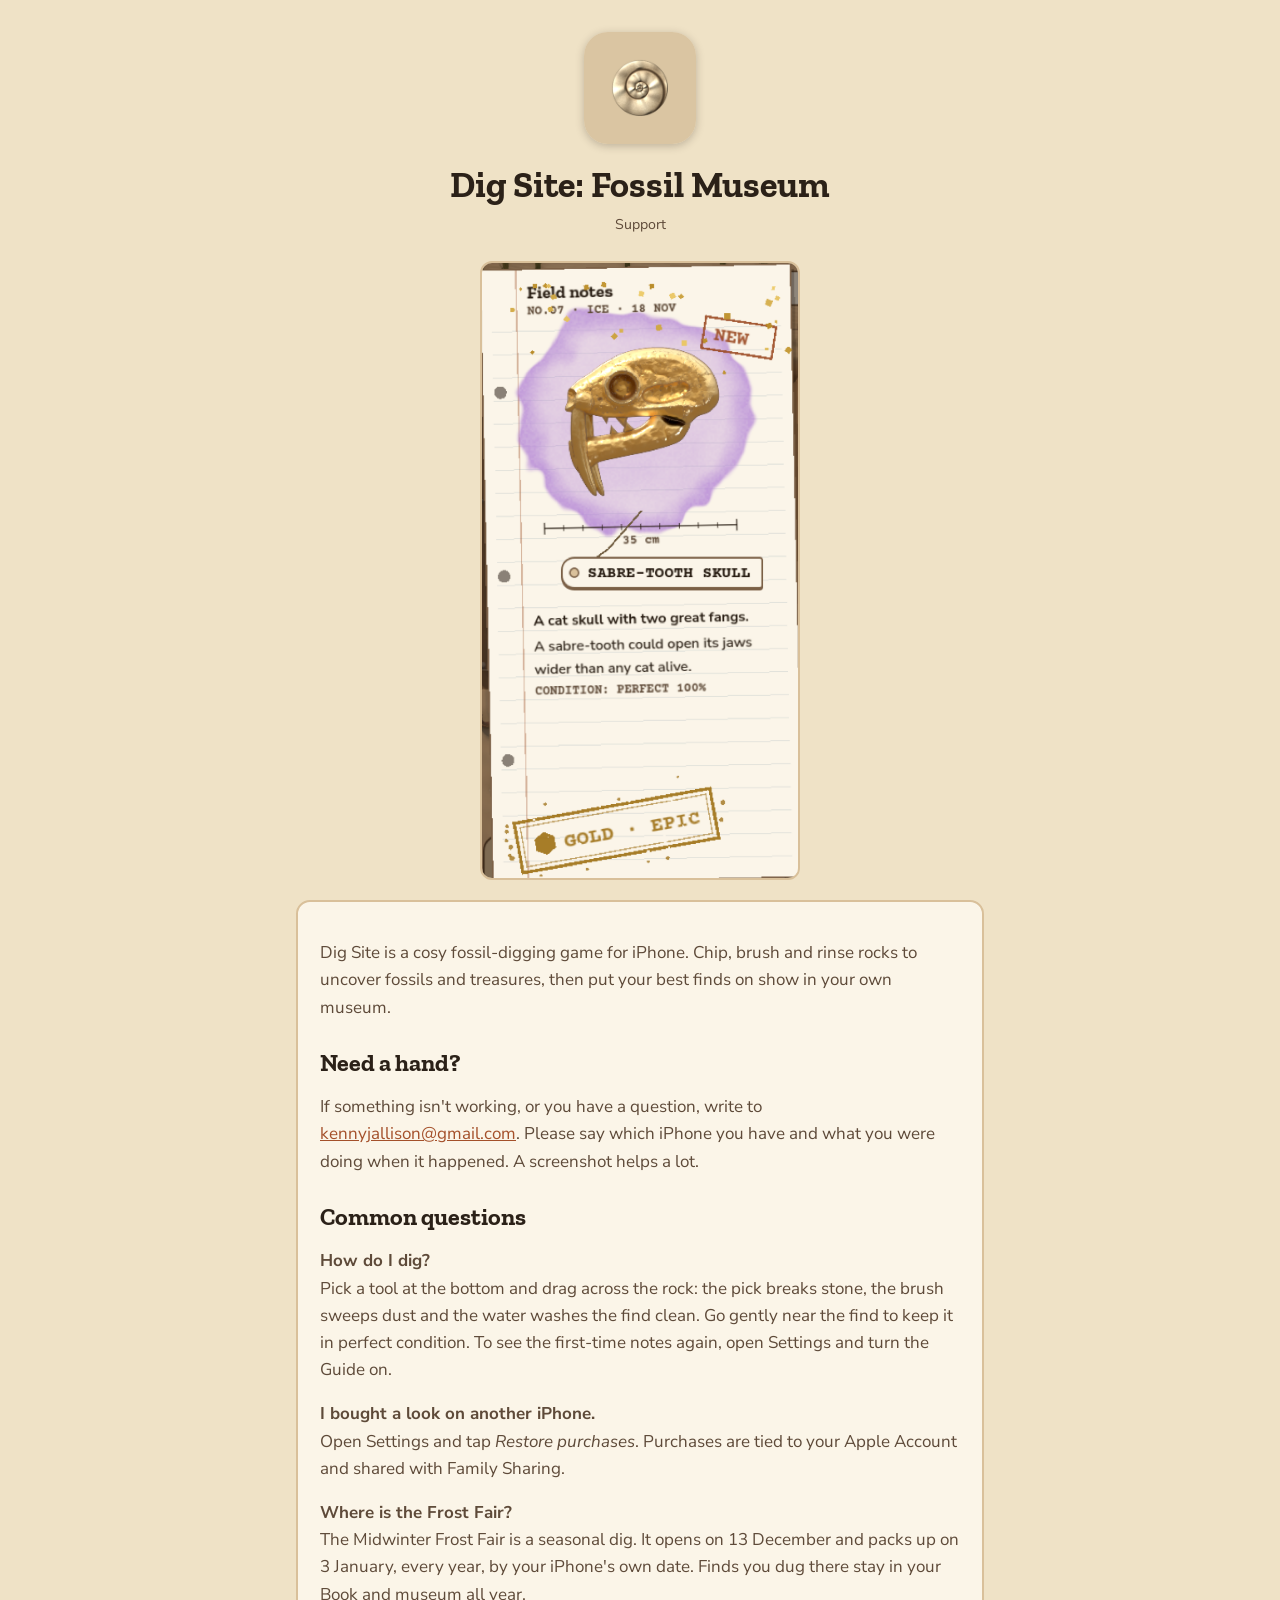
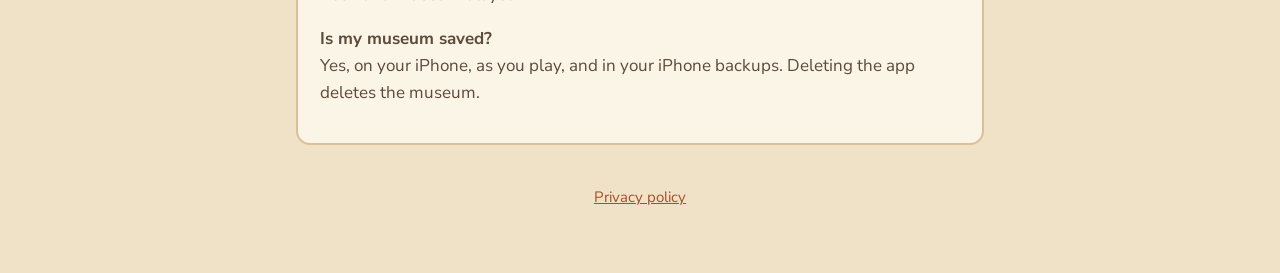
==== index.html @ 55b0e7c3 "Add files via upload" ====
<!doctype html>
<html lang="en">
<head>
<meta charset="utf-8">
<meta name="viewport" content="width=device-width, initial-scale=1">
<title>Dig Site: Fossil Museum - Support</title>
<link rel="preconnect" href="https://fonts.googleapis.com">
<link rel="stylesheet" href="https://fonts.googleapis.com/css2?family=Nunito+Sans:wght@400;700&family=Zilla+Slab:wght@700&display=swap">
<link rel="stylesheet" href="style.css">
</head>
<body>
<main>
<header>
<img class="icon" src="icon.png" alt="Dig Site app icon">
<h1>Dig Site: Fossil Museum</h1>
<small>Support</small>
</header>
<img class="shot" src="find.png" alt="A gold sabre-tooth skull on a page of field notes, just dug out of a rock">
<div class="card">
<p>Dig Site is a cosy fossil-digging game for iPhone. Chip, brush and rinse rocks to uncover fossils and treasures, then put your best finds on show in your own museum.</p>
<h2>Need a hand?</h2>
<p>If something isn't working, or you have a question, write to <a href="mailto:kennyjallison@gmail.com">kennyjallison@gmail.com</a>. Please say which iPhone you have and what you were doing when it happened. A screenshot helps a lot.</p>
<h2>Common questions</h2>
<p><b>How do I dig?</b><br>Pick a tool at the bottom and drag across the rock: the pick breaks stone, the brush sweeps dust and the water washes the find clean. Go gently near the find to keep it in perfect condition. To see the first-time notes again, open Settings and turn the Guide on.</p>
<p><b>I bought a look on another iPhone.</b><br>Open Settings and tap <i>Restore purchases</i>. Purchases are tied to your Apple Account and shared with Family Sharing.</p>
<p><b>Where is the Frost Fair?</b><br>The Midwinter Frost Fair is a seasonal dig. It opens on 13 December and packs up on 3 January, every year, by your iPhone's own date. Finds you dug there stay in your Book and museum all year.</p>
<p><b>Is my museum saved?</b><br>Yes, on your iPhone, as you play, and in your iPhone backups. Deleting the app deletes the museum.</p>
</div>
<nav><a href="privacy.html">Privacy policy</a></nav>
</main>
</body>
</html>
---- style.css ----
:root { --kraft: #efe2c6; --paper: #fbf5e8; --ink: #2b2118; --soft: #5e4a39; --line: #d9c09a; --rust: #a4502a; }
* { box-sizing: border-box; }
html { background: var(--kraft); }
body { margin: 0; color: var(--ink); font: 17px/1.6 "Nunito Sans", -apple-system, BlinkMacSystemFont, "Segoe UI", sans-serif; }
main { max-width: 720px; margin: 0 auto; padding: 32px 16px 64px; }
header { text-align: center; margin-bottom: 24px; }
header img.icon { width: 112px; height: 112px; border-radius: 24px; box-shadow: 0 2px 8px rgba(43,33,24,.25); }
h1, h2 { font-family: "Zilla Slab", Georgia, serif; font-weight: 700; line-height: 1.15; }
h1 { font-size: 36px; margin: 12px 0 4px; }
h2 { font-size: 24px; margin: 28px 0 6px; }
p { color: var(--soft); }
.card { background: var(--paper); border: 2px solid var(--line); border-radius: 14px; padding: 20px 22px; }
.shot { display: block; width: min(320px, 80%); height: auto; margin: 20px auto; border-radius: 12px; border: 2px solid var(--line); }
a { color: var(--rust); }
nav { text-align: center; margin-top: 40px; font-size: 15px; }
nav a { margin: 0 10px; }
small { color: var(--soft); }
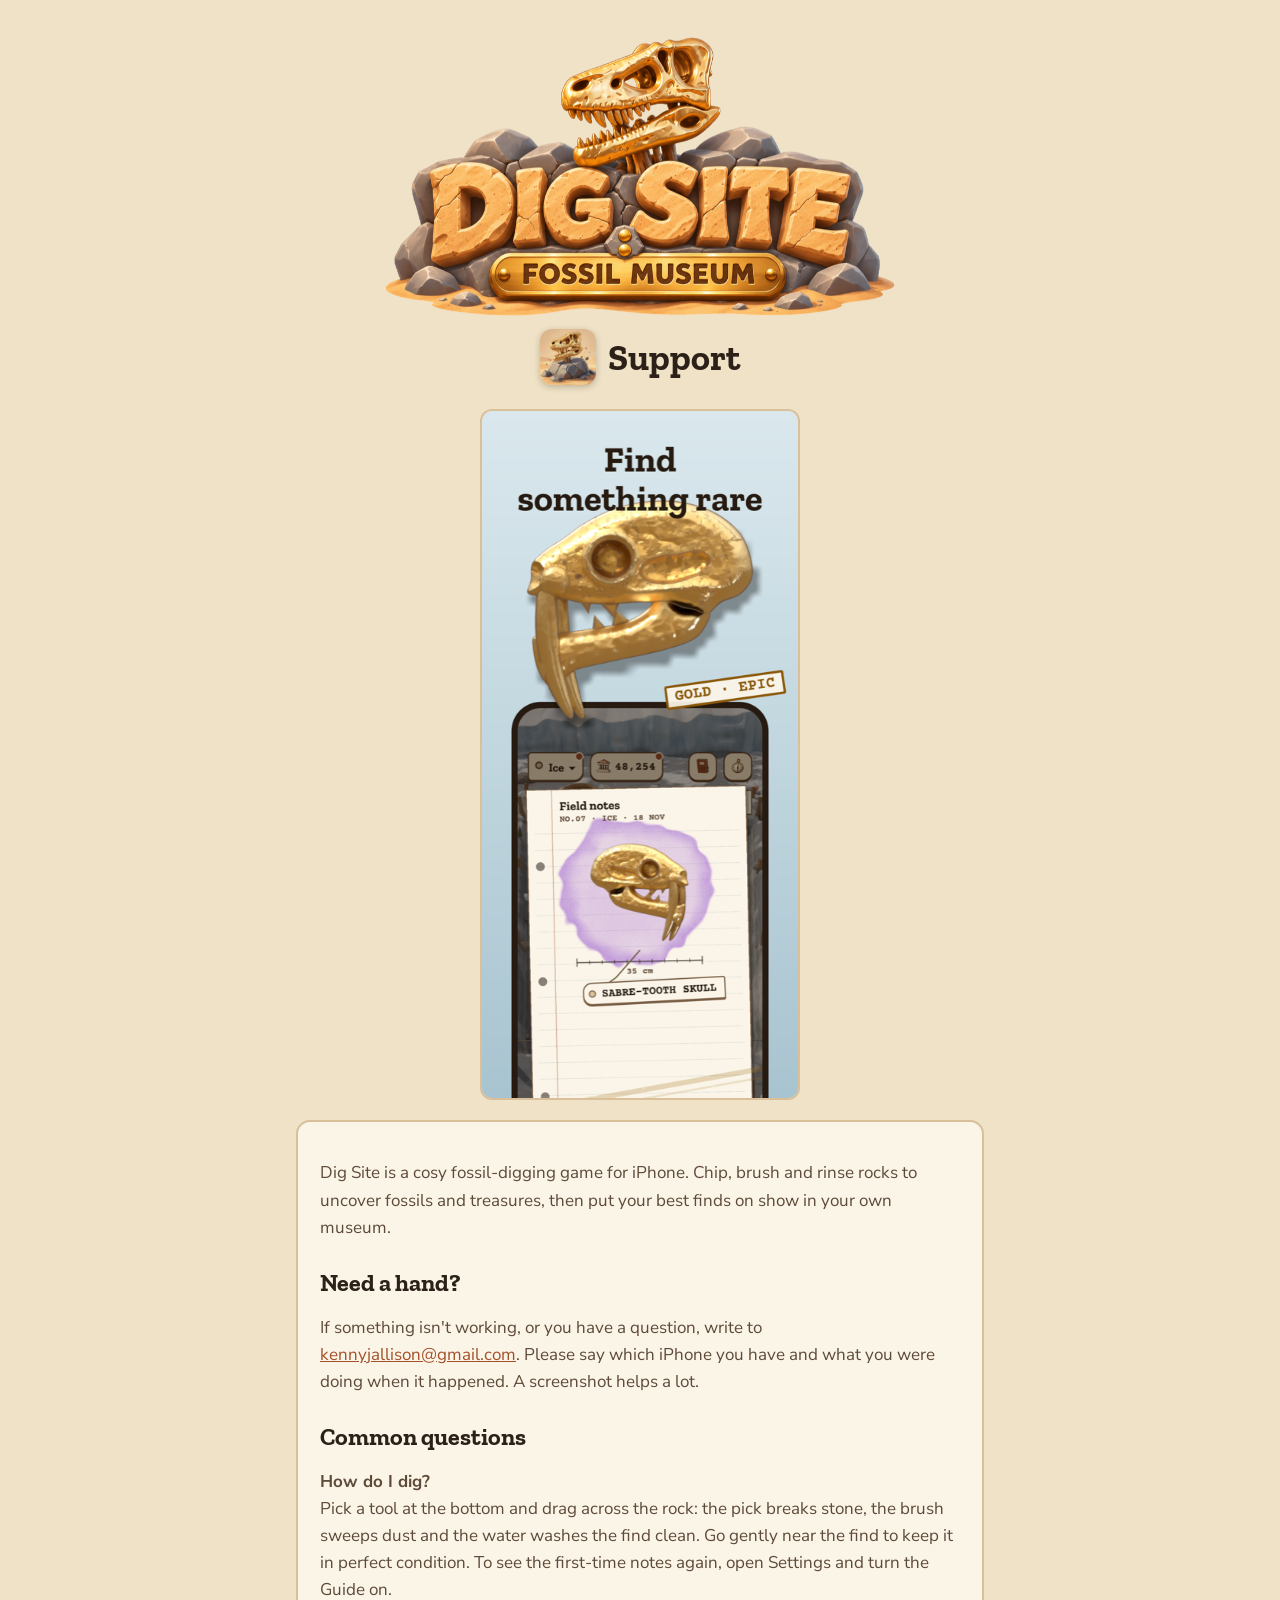
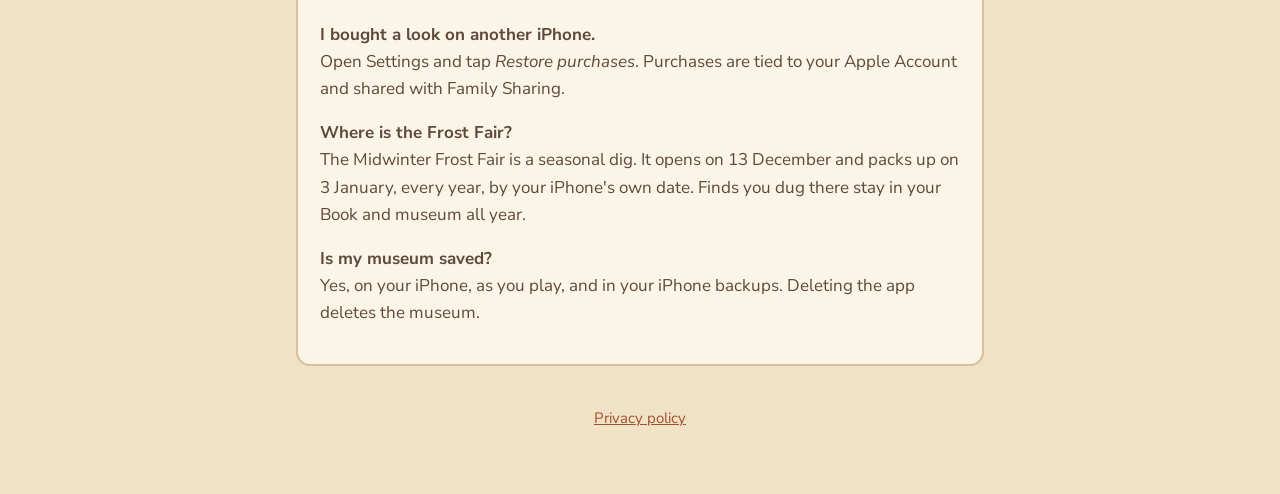
==== commit 78036c0e: "New app icon and logo" ====
--- a/index.html
+++ b/index.html
@@ -11,11 +11,10 @@
 <body>
 <main>
 <header>
-<img class="icon" src="icon.png" alt="Dig Site app icon">
-<h1>Dig Site: Fossil Museum</h1>
-<small>Support</small>
+<img class="logo" src="logo.png" alt="Dig Site: Fossil Museum">
+<div class="sub"><img class="icon" src="icon.png" alt="Dig Site app icon"><h1>Support</h1></div>
 </header>
-<img class="shot" src="find.png" alt="A gold sabre-tooth skull on a page of field notes, just dug out of a rock">
+<img class="shot" src="find.png" alt="App Store screenshot: a gold sabre-tooth skull rising out of the phone, captioned Find something rare">
 <div class="card">
 <p>Dig Site is a cosy fossil-digging game for iPhone. Chip, brush and rinse rocks to uncover fossils and treasures, then put your best finds on show in your own museum.</p>
 <h2>Need a hand?</h2>
--- a/style.css
+++ b/style.css
@@ -4,7 +4,10 @@
 body { margin: 0; color: var(--ink); font: 17px/1.6 "Nunito Sans", -apple-system, BlinkMacSystemFont, "Segoe UI", sans-serif; }
 main { max-width: 720px; margin: 0 auto; padding: 32px 16px 64px; }
 header { text-align: center; margin-bottom: 24px; }
-header img.icon { width: 112px; height: 112px; border-radius: 24px; box-shadow: 0 2px 8px rgba(43,33,24,.25); }
+header img.logo { width: min(520px, 100%); height: auto; display: block; margin: 0 auto; }
+header .sub { display: flex; align-items: center; justify-content: center; gap: 12px; margin-top: 8px; }
+header img.icon { width: 56px; height: 56px; border-radius: 12px; box-shadow: 0 2px 6px rgba(43,33,24,.25); }
+header .sub h1 { margin: 0; }
 h1, h2 { font-family: "Zilla Slab", Georgia, serif; font-weight: 700; line-height: 1.15; }
 h1 { font-size: 36px; margin: 12px 0 4px; }
 h2 { font-size: 24px; margin: 28px 0 6px; }
